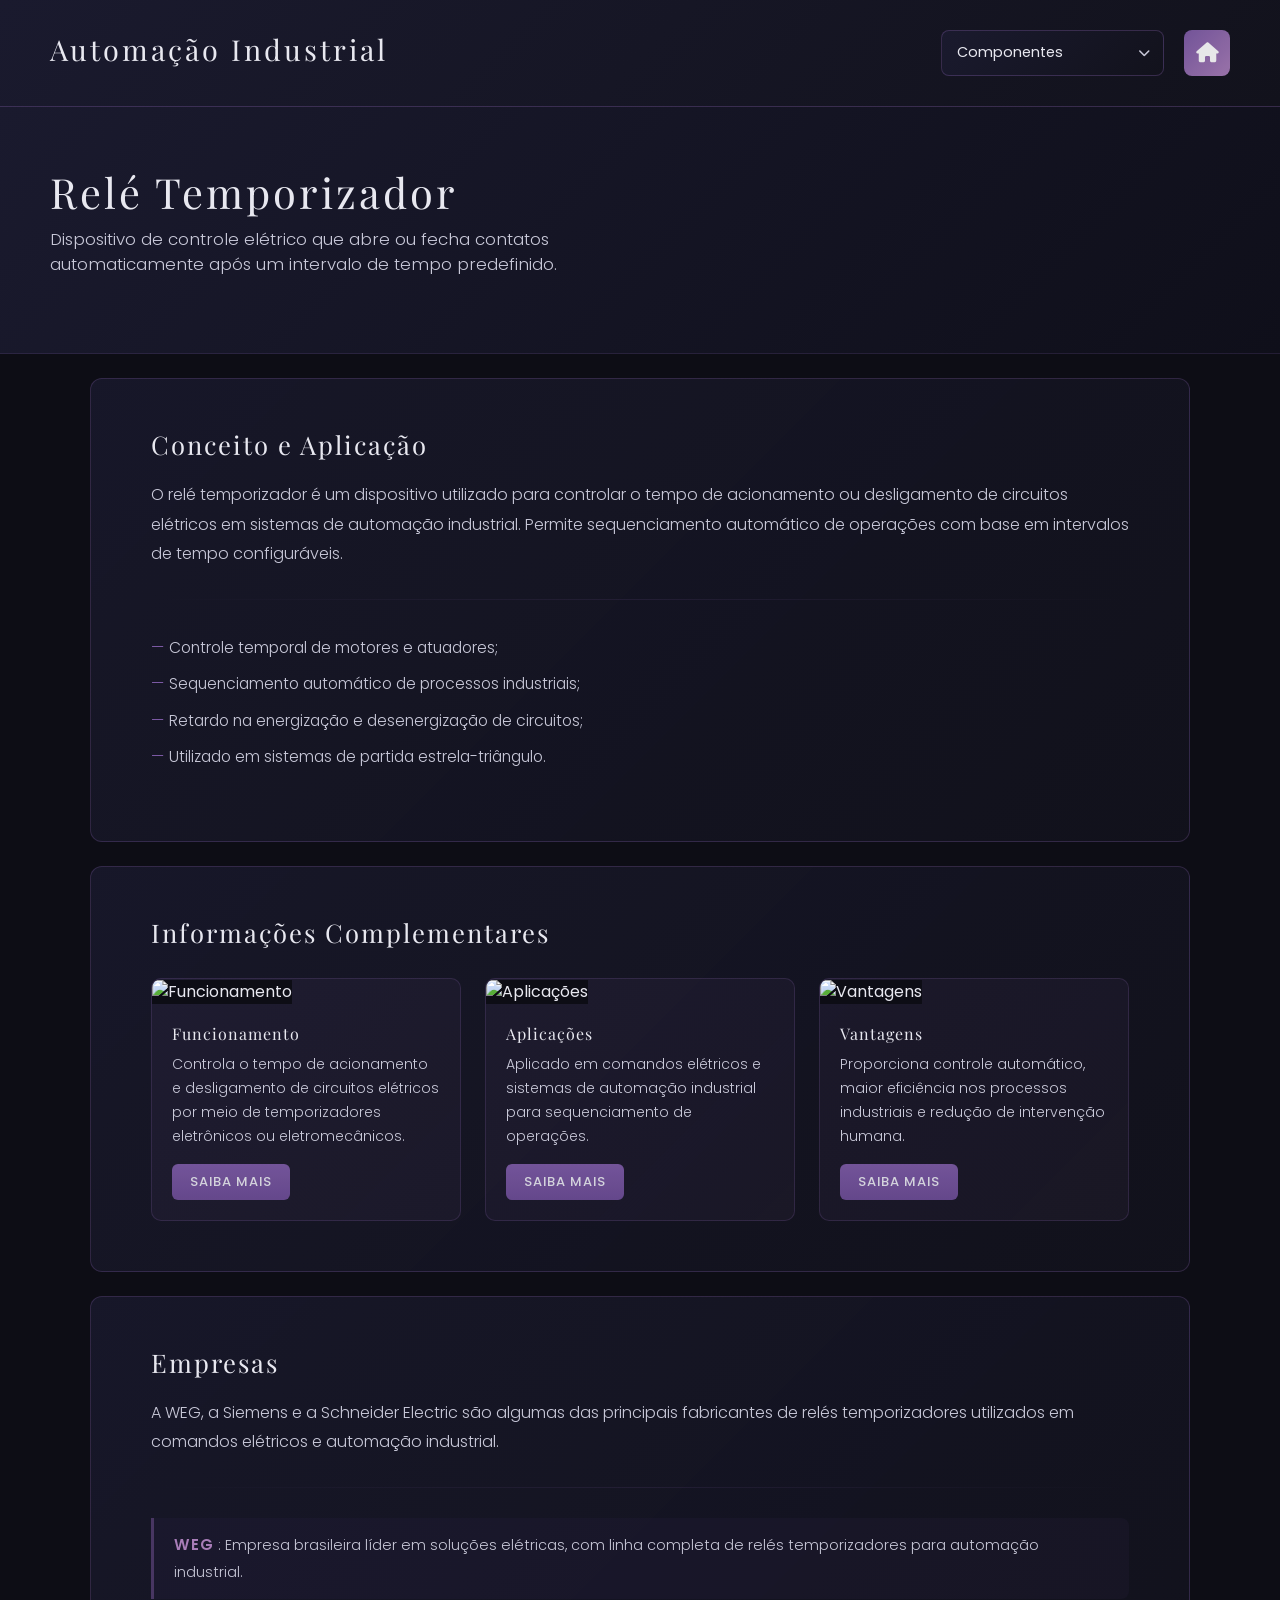
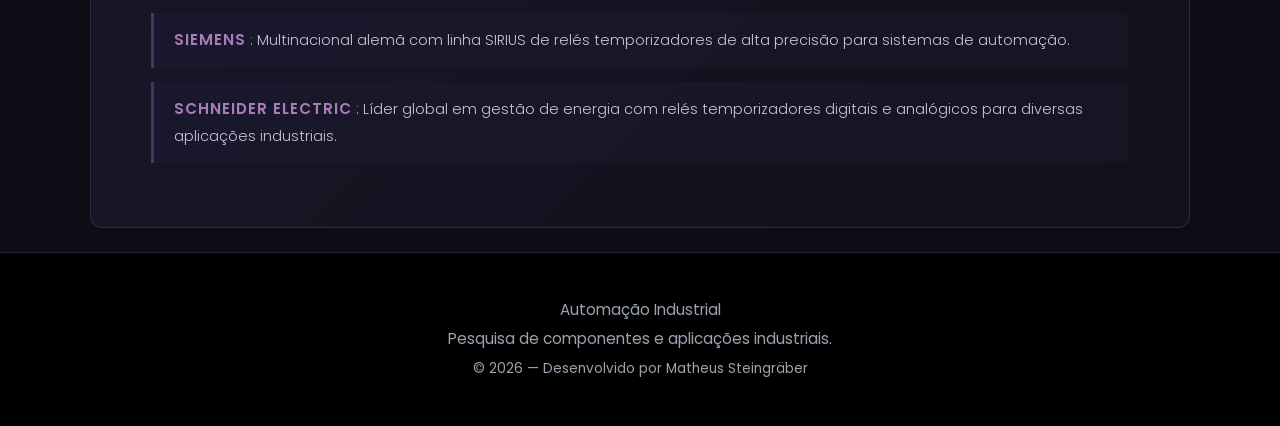
==== HTML/releTemp.html @ 26102440 "adicionando imagens e consertando erros" ====
<!DOCTYPE html>
<html lang="pt-BR">
<head>
    <meta charset="UTF-8">
    <meta name="viewport" content="width=device-width, initial-scale=1.0">
    <link rel="shortcut icon" href="../img/logo_icon/automacao.png" type="image/x-icon">
    <link rel="stylesheet" href="https://cdnjs.cloudflare.com/ajax/libs/font-awesome/6.5.0/css/all.min.css">
    <link rel="stylesheet" href="https://cdn.jsdelivr.net/npm/bootstrap@5.3.7/dist/css/bootstrap.min.css">
    <link rel="stylesheet" href="../CSS/geral.css">
    <title>Relé Temporizador — Automação Industrial</title>
</head>
<body>

<header>
    <div class="header-left">
        <a href="../index.html"><h1>Automação Industrial</h1></a>
    </div>
    <div class="header-right">
            <div class="custom-select">
                <select onchange="window.location.href=this.value">
                    <option value="" disabled selected>Componentes</option>
                    <option value="./disjuntor.html">Disjuntor</option>
                    <option value="./contator.html">Contator</option>
                    <option value="./btn_pulso.html">Botão Pulso</option>
                    <option value="./chave.html">Chave Manopla</option>
                    <option value="./sensorFC.html">Sensor Fim de Curso</option>
                    <option value="./motorTF.html">Motor Elétrico Trifásico</option>
                    <option value="./multimetro.html">Multímetro</option>
                    <option value="./releTemp.html">Relé Temporizador</option>
                    <option value="./disjuntor_Motor.html">Disjuntor Motor</option>
                    <option value="./releTermico.html">Relé Térmico</option>
                </select>
            </div>
        <a class="home-icon" href="../index.html"><i class="fa-solid fa-house"></i></a>
    </div>
</header>

<main>
    <div class="page-hero">
        <h1>Relé Temporizador</h1>
        <p>Dispositivo de controle elétrico que abre ou fecha contatos automaticamente após um intervalo de tempo predefinido.</p>
    </div>

    <div class="content-card">
        <h2>Conceito e Aplicação</h2>
        <p>O relé temporizador é um dispositivo utilizado para controlar o tempo de acionamento ou desligamento de circuitos elétricos em sistemas de automação industrial. Permite sequenciamento automático de operações com base em intervalos de tempo configuráveis.</p>
        <hr>
        <ul>
                <li>Controle temporal de motores e atuadores;</li>
                <li>Sequenciamento automático de processos industriais;</li>
                <li>Retardo na energização e desenergização de circuitos;</li>
                <li>Utilizado em sistemas de partida estrela-triângulo.</li>
        </ul>
    </div>

    <div class="content-card">
        <h2>Informações Complementares</h2>
        <div class="cards-row">
                <div class="info-card">
                    <img src="../img/releTemp/card1_tempo.png" alt="Funcionamento">
                    <div class="info-card-body">
                        <h5>Funcionamento</h5>
                        <p>Controla o tempo de acionamento e desligamento de circuitos elétricos por meio de temporizadores eletrônicos ou eletromecânicos.</p>
                        <a href="https://loja.br.abb.com/blog/post/rele-temporizador" target="_blank" class="btn-saiba">Saiba Mais</a>
                    </div>
                </div>
                <div class="info-card">
                    <img src="../img/releTemp/card2_tempo.png" alt="Aplicações">
                    <div class="info-card-body">
                        <h5>Aplicações</h5>
                        <p>Aplicado em comandos elétricos e sistemas de automação industrial para sequenciamento de operações.</p>
                        <a href="https://tron-ce.com.br/rele-temporizador-sua-importancia-e-aplicacoes-em-circuitos-eletricos/" target="_blank" class="btn-saiba">Saiba Mais</a>
                    </div>
                </div>
                <div class="info-card">
                    <img src="../img/releTemp/card3_tempo.png" alt="Vantagens">
                    <div class="info-card-body">
                        <h5>Vantagens</h5>
                        <p>Proporciona controle automático, maior eficiência nos processos industriais e redução de intervenção humana.</p>
                        <a href="https://www.mundodaeletrica.com.br/rele-temporizador-caracteristicas-funcionamento/" target="_blank" class="btn-saiba">Saiba Mais</a>
                    </div>
                </div>
        </div>
    </div>

    <div class="content-card">
        <h2>Empresas</h2>
        <p>A WEG, a Siemens e a Schneider Electric são algumas das principais fabricantes de relés temporizadores utilizados em comandos elétricos e automação industrial.</p>
        <hr>
                <div class="empresa-item">
                    <a href="https://www.weg.net/catalog/weg/BR/pt/Automa%C3%A7%C3%A3o-e-Controle-Industrial/Controls/Partida-e-Prote%C3%A7%C3%A3o-de-Motores/Rel%C3%A9s-Eletr%C3%B4nicos/Linha-Modular-17%2C5-mm/Rel%C3%A9s-Temporizadores-RTW17/" target="_blank">WEG</a>
                    <p>: Empresa brasileira líder em soluções elétricas, com linha completa de relés temporizadores para automação industrial.</p>
                </div>
                <div class="empresa-item">
                    <a href="https://www.siemens.com/pt-br/products/sirius/timing-relays/" target="_blank">SIEMENS</a>
                    <p>: Multinacional alemã com linha SIRIUS de relés temporizadores de alta precisão para sistemas de automação.</p>
                </div>
                <div class="empresa-item">
                    <a href="https://www.se.com/br/pt/product-range/529-rel%C3%A9s-temporizadores/" target="_blank">SCHNEIDER ELECTRIC</a>
                    <p>: Líder global em gestão de energia com relés temporizadores digitais e analógicos para diversas aplicações industriais.</p>
                </div>
        
    </div>

</main>

<footer>
    <p>Automação Industrial</p>
    <p>Pesquisa de componentes e aplicações industriais.</p>
    <p><small>© 2026 — Desenvolvido por <a href="https://github.com/Twy1m" target="_blank">Matheus Steingräber</a></small></p>
</footer>
</body>
</html>
---- CSS/geral.css ----
@import url('https://fonts.googleapis.com/css2?family=Playfair+Display:ital,wght@0,400..900;1,400..900&family=Poppins:ital,wght@0,100;0,200;0,300;0,400;0,500;0,600;0,700;0,800;0,900;1,100;1,200;1,300;1,400;1,500;1,600;1,700;1,800;1,900&display=swap');

* {
    margin: 0;
    padding: 0;
    box-sizing: border-box;
}

body {
    font-family: 'Poppins', sans-serif;
    background: #0d0d15;
    color: #e8e8f0;
    overflow-x: hidden;
}

/* ===== HEADER ===== */
header {
    background: linear-gradient(135deg, #1a1a2e 0%, #12121c 100%);
    padding: 30px 50px;
    display: flex;
    justify-content: space-between;
    align-items: center;
    flex-wrap: wrap;
    gap: 15px;
    border-bottom: 1px solid rgba(140, 100, 180, 0.3);
}

.header-left h1 {
    font-family: 'Playfair Display', serif;
    font-size: 1.8em;
    font-weight: 400;
    letter-spacing: 3px;
    color: #e8e8f0;
    text-decoration: none;
}

.header-left a {
    text-decoration: none;
}

.header-right {
    display: flex;
    align-items: center;
    gap: 20px;
}

.home-icon {
    width: 46px;
    height: 46px;
    background: linear-gradient(135deg, #7d5ba6, #a87db8);
    border-radius: 8px;
    display: flex;
    align-items: center;
    justify-content: center;
    cursor: pointer;
    transition: all 0.3s ease;
    opacity: 0.9;
    text-decoration: none;
}

.home-icon:hover {
    opacity: 1;
    transform: translateY(-2px);
}

.home-icon i {
    color: #fff;
    font-size: 20px;
}

/* ===== DROPDOWN SELECT ===== */
.custom-select {
    position: relative;
    display: inline-block;
}

.custom-select select {
    appearance: none;
    background: linear-gradient(135deg, #1a1a2e 0%, #12121c 100%);
    border: 1px solid rgba(140, 100, 180, 0.3);
    color: #e8e8f0;
    padding: 11px 40px 11px 15px;
    border-radius: 8px;
    font-family: 'Poppins', sans-serif;
    font-size: 0.9em;
    cursor: pointer;
    outline: none;
    transition: all 0.3s ease;
    min-width: 220px;
}

.custom-select select:hover {
    border-color: rgba(140, 100, 180, 0.5);
    transform: translateY(-2px);
}

.custom-select select:focus {
    border-color: rgba(140, 100, 180, 0.7);
    box-shadow: 0 0 0 2px rgba(140, 100, 180, 0.2);
}

.custom-select::after {
    content: "\f078";
    font-family: "Font Awesome 6 Free";
    font-weight: 900;
    position: absolute;
    top: 50%;
    right: 14px;
    transform: translateY(-50%);
    color: #c8c8d8;
    pointer-events: none;
    font-size: 0.75em;
}

.custom-select select option {
    background: #1a1a2e;
    color: #e8e8f0;
}

/* ===== HERO / PAGE TITLE ===== */
.page-hero {
    background: linear-gradient(135deg, #1a1a2e 0%, #0f0f1a 100%);
    padding: 60px 50px;
    border-bottom: 1px solid rgba(140, 100, 180, 0.15);
}

.page-hero h1 {
    font-family: 'Playfair Display', serif;
    font-size: 2.6em;
    font-weight: 400;
    letter-spacing: 3px;
    color: #e8e8f0;
    margin-bottom: 10px;
}

.page-hero p {
    font-size: 1.05em;
    color: #c8c8d8;
    font-weight: 300;
    max-width: 640px;
}

/* ===== CONTENT CARD ===== */
.content-card {
    background: linear-gradient(135deg, rgba(26, 26, 46, 0.8), rgba(18, 18, 28, 0.9));
    border-radius: 12px;
    border: 1px solid rgba(140, 100, 180, 0.25);
    margin: 24px auto;
    max-width: 1100px;
    width: 93%;
    padding: 50px 60px;
    transition: border-color 0.3s;
}

.content-card:hover {
    border-color: rgba(140, 100, 180, 0.45);
}

.content-card h2 {
    font-family: 'Playfair Display', serif;
    font-size: 1.6em;
    font-weight: 400;
    letter-spacing: 2px;
    color: #e8e8f0;
    margin-bottom: 20px;
}

.content-card h3 {
    font-family: 'Playfair Display', serif;
    font-size: 1.1em;
    font-weight: 400;
    letter-spacing: 1.5px;
    text-transform: uppercase;
    color: #a87db8;
    margin: 24px 0 10px;
}

.content-card p {
    font-size: 1em;
    color: #c8c8d8;
    line-height: 1.85;
    font-weight: 300;
}

.content-card ul {
    list-style: none;
    padding: 0;
    margin-top: 10px;
}

.content-card ul li {
    color: #c8c8d8;
    padding: 5px 0 5px 18px;
    position: relative;
    font-weight: 300;
    font-size: 0.97em;
    line-height: 1.7;
}

.content-card ul li::before {
    content: '—';
    position: absolute;
    left: 0;
    color: #7d5ba6;
}

hr {
    height: 1px;
    background: linear-gradient(90deg, transparent, rgba(140, 100, 180, 0.5), transparent);
    border: none;
    margin: 30px 0;
}

/* ===== INFO CARDS ROW ===== */
.cards-row {
    display: grid;
    grid-template-columns: repeat(3, 1fr);
    gap: 24px;
    margin-top: 30px;
}

.info-card {
    background: linear-gradient(135deg, rgba(125, 91, 166, 0.08), rgba(168, 125, 184, 0.05));
    border-radius: 10px;
    border: 1px solid rgba(140, 100, 180, 0.2);
    overflow: hidden;
    transition: all 0.3s ease;
}

.info-card:hover {
    border-color: rgba(140, 100, 180, 0.45);
    transform: translateY(-3px);
}

.info-card img {
    width: 100%;
    height: 180px;
    object-fit: cover;
    background: #0d0d15;
}

.info-card-body {
    padding: 20px;
}

.info-card-body h5 {
    font-family: 'Playfair Display', serif;
    font-size: 1em;
    font-weight: 400;
    letter-spacing: 1px;
    color: #e8e8f0;
    margin-bottom: 10px;
}

.info-card-body p {
    font-size: 0.88em;
    color: #c8c8d8;
    line-height: 1.7;
    font-weight: 300;
    margin-bottom: 16px;
}

.btn-saiba {
    display: inline-block;
    padding: 8px 18px;
    background: linear-gradient(180deg, #7d5ba6, #6d4d96);
    color: #e8e8f0;
    text-decoration: none;
    border-radius: 6px;
    font-size: 0.82em;
    letter-spacing: 1px;
    text-transform: uppercase;
    font-weight: 500;
    transition: all 0.3s;
    opacity: 0.9;
}

.btn-saiba:hover {
    opacity: 1;
    transform: translateY(-1px);
    color: #fff;
}

/* ===== EMPRESAS ===== */
.empresa-item {
    border-left: 3px solid rgba(140, 100, 180, 0.4);
    padding: 14px 20px;
    margin: 14px 0;
    background: rgba(125, 91, 166, 0.05);
    border-radius: 0 8px 8px 0;
    transition: background 0.3s;
}

.empresa-item:hover {
    background: rgba(125, 91, 166, 0.1);
}

.empresa-item a {
    font-weight: 600;
    color: #a87db8;
    font-size: 0.95em;
    text-decoration: none;
    letter-spacing: 1px;
}

.empresa-item a:hover {
    color: #c8a0d8;
}

.empresa-item p {
    font-size: 0.9em !important;
    margin: 0;
    display: inline;
}

.empresa-logos {
    text-align: center;
    margin: 30px auto;
}

.empresa-logos img {
    max-width: 100%;
    border-radius: 8px;
}

/* ===== FOOTER ===== */
footer {
    background: #000;
    padding: 40px;
    text-align: center;
    border-top: 1px solid rgba(140, 100, 180, 0.3);
}

footer p {
    margin: 6px 0;
    color: #9ca3af;
    font-size: 0.95rem;
    transition: color 0.3s;
}

footer small {
    color: #9ca3af;
    font-size: 0.85rem;
}

footer a {
    color: #9ca3af;
    text-decoration: none;
    transition: color 0.3s;
}

footer a:hover {
    color: #a87db8;
}

/* ===== RESPONSIVE ===== */
@media (max-width: 900px) {
    header {
        padding: 22px 24px;
    }

    .page-hero {
        padding: 40px 24px;
    }

    .page-hero h1 {
        font-size: 2em;
    }

    .content-card {
        padding: 30px 24px;
        width: 96%;
    }

    .cards-row {
        grid-template-columns: 1fr;
    }
}
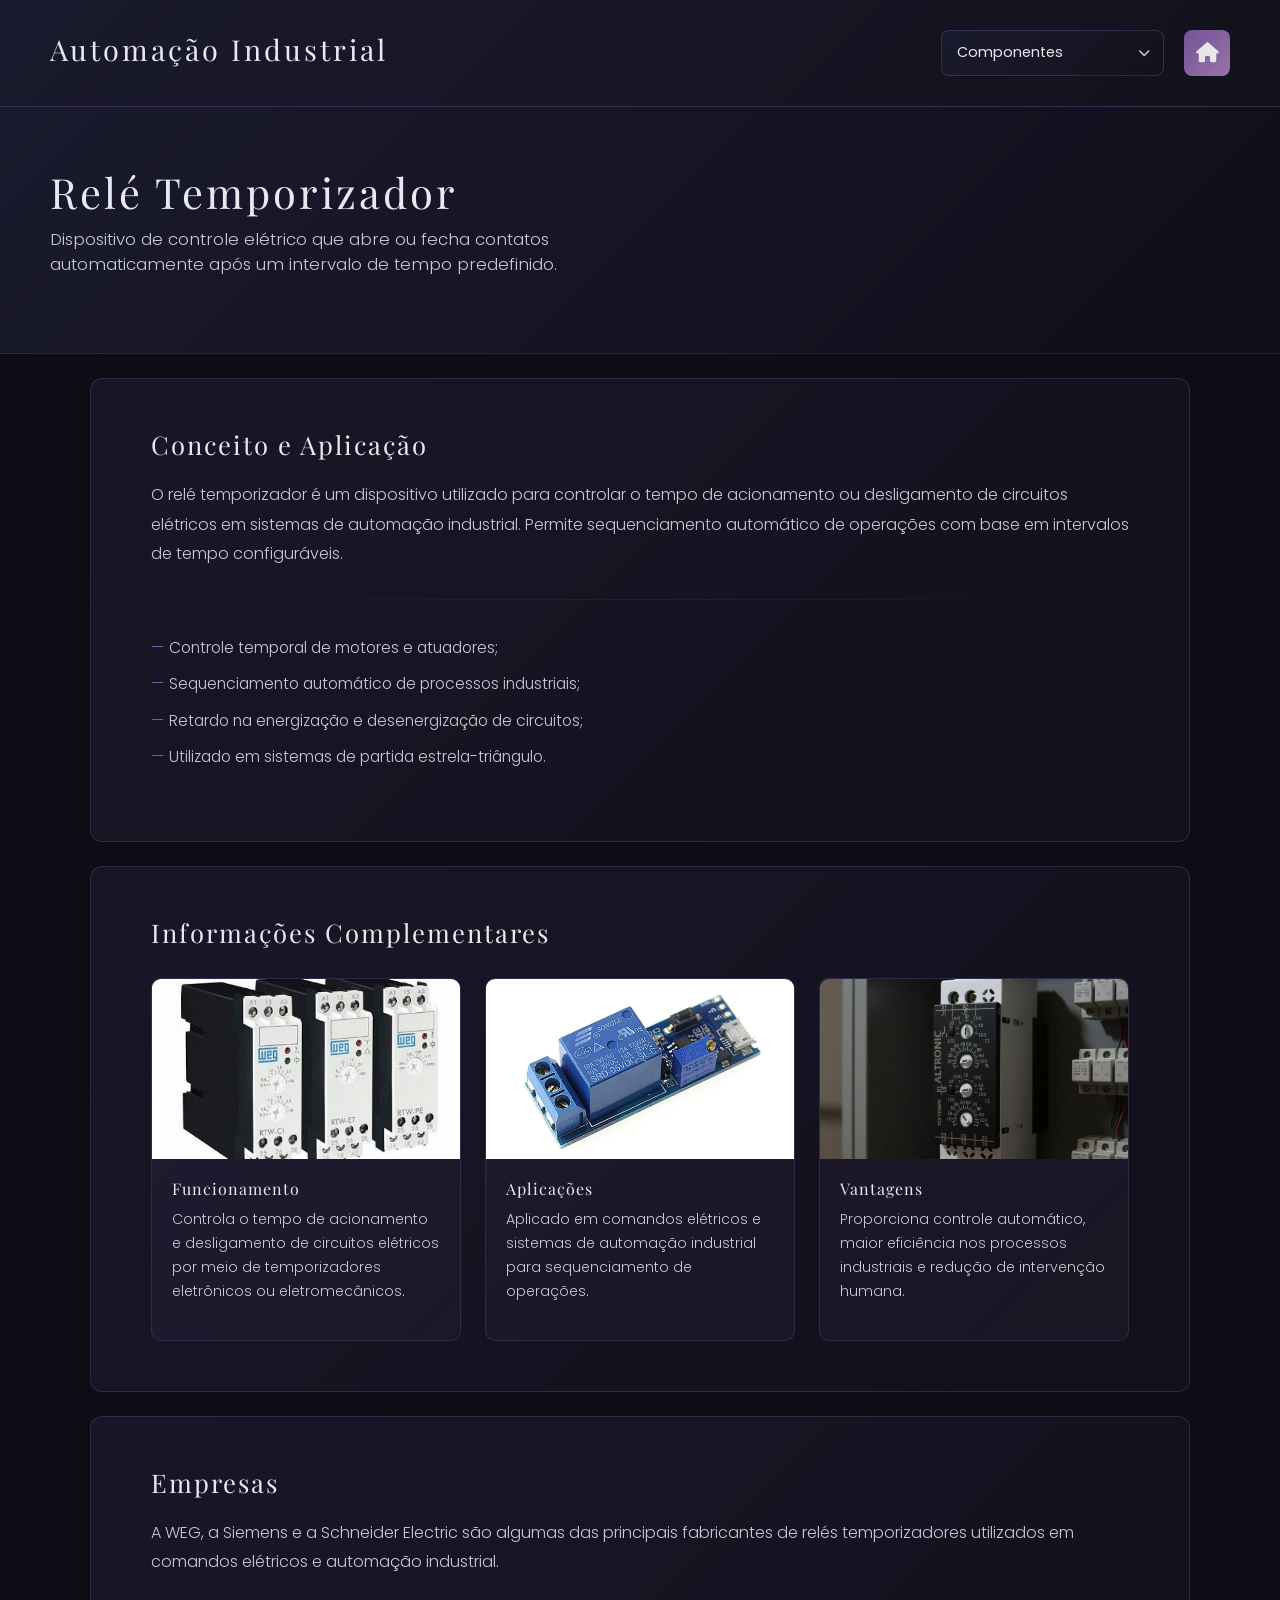
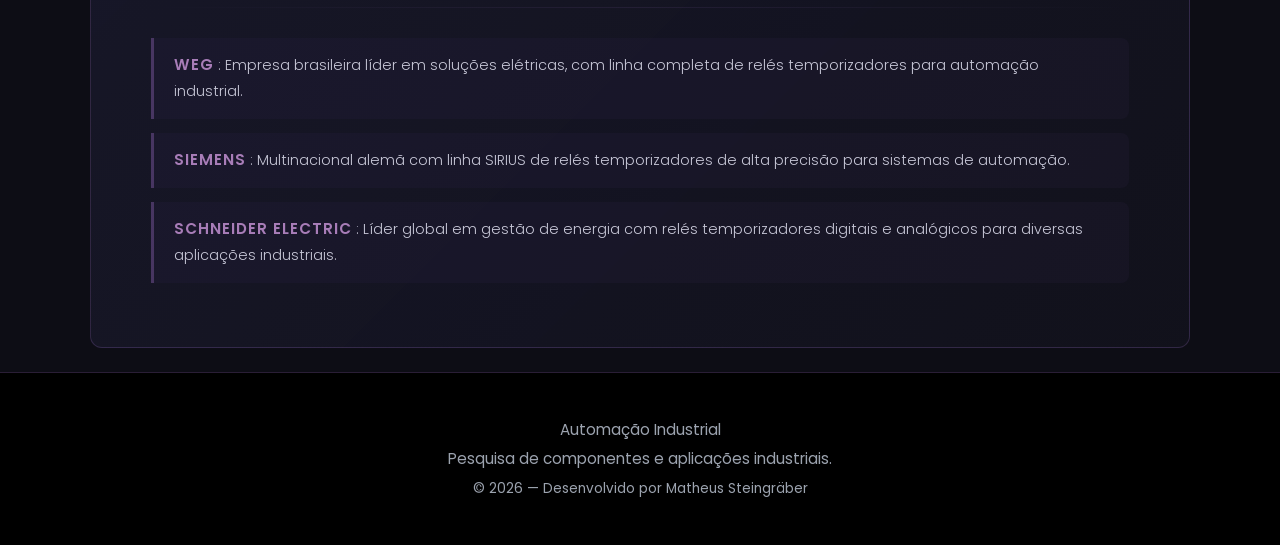
==== commit 138430c9: "adicionando mais imagens" ====
--- a/HTML/releTemp.html
+++ b/HTML/releTemp.html
@@ -57,27 +57,24 @@
         <h2>Informações Complementares</h2>
         <div class="cards-row">
                 <div class="info-card">
-                    <img src="../img/releTemp/card1_tempo.png" alt="Funcionamento">
+                    <img src="../img/releTemp/releTemp1.png" alt="Funcionamento">
                     <div class="info-card-body">
                         <h5>Funcionamento</h5>
                         <p>Controla o tempo de acionamento e desligamento de circuitos elétricos por meio de temporizadores eletrônicos ou eletromecânicos.</p>
-                        <a href="https://loja.br.abb.com/blog/post/rele-temporizador" target="_blank" class="btn-saiba">Saiba Mais</a>
                     </div>
                 </div>
                 <div class="info-card">
-                    <img src="../img/releTemp/card2_tempo.png" alt="Aplicações">
+                    <img src="../img/releTemp/releTemp2.png" alt="Aplicações">
                     <div class="info-card-body">
                         <h5>Aplicações</h5>
                         <p>Aplicado em comandos elétricos e sistemas de automação industrial para sequenciamento de operações.</p>
-                        <a href="https://tron-ce.com.br/rele-temporizador-sua-importancia-e-aplicacoes-em-circuitos-eletricos/" target="_blank" class="btn-saiba">Saiba Mais</a>
                     </div>
                 </div>
                 <div class="info-card">
-                    <img src="../img/releTemp/card3_tempo.png" alt="Vantagens">
+                    <img src="../img/releTemp/releTemp3.png" alt="Vantagens">
                     <div class="info-card-body">
                         <h5>Vantagens</h5>
                         <p>Proporciona controle automático, maior eficiência nos processos industriais e redução de intervenção humana.</p>
-                        <a href="https://www.mundodaeletrica.com.br/rele-temporizador-caracteristicas-funcionamento/" target="_blank" class="btn-saiba">Saiba Mais</a>
                     </div>
                 </div>
         </div>
